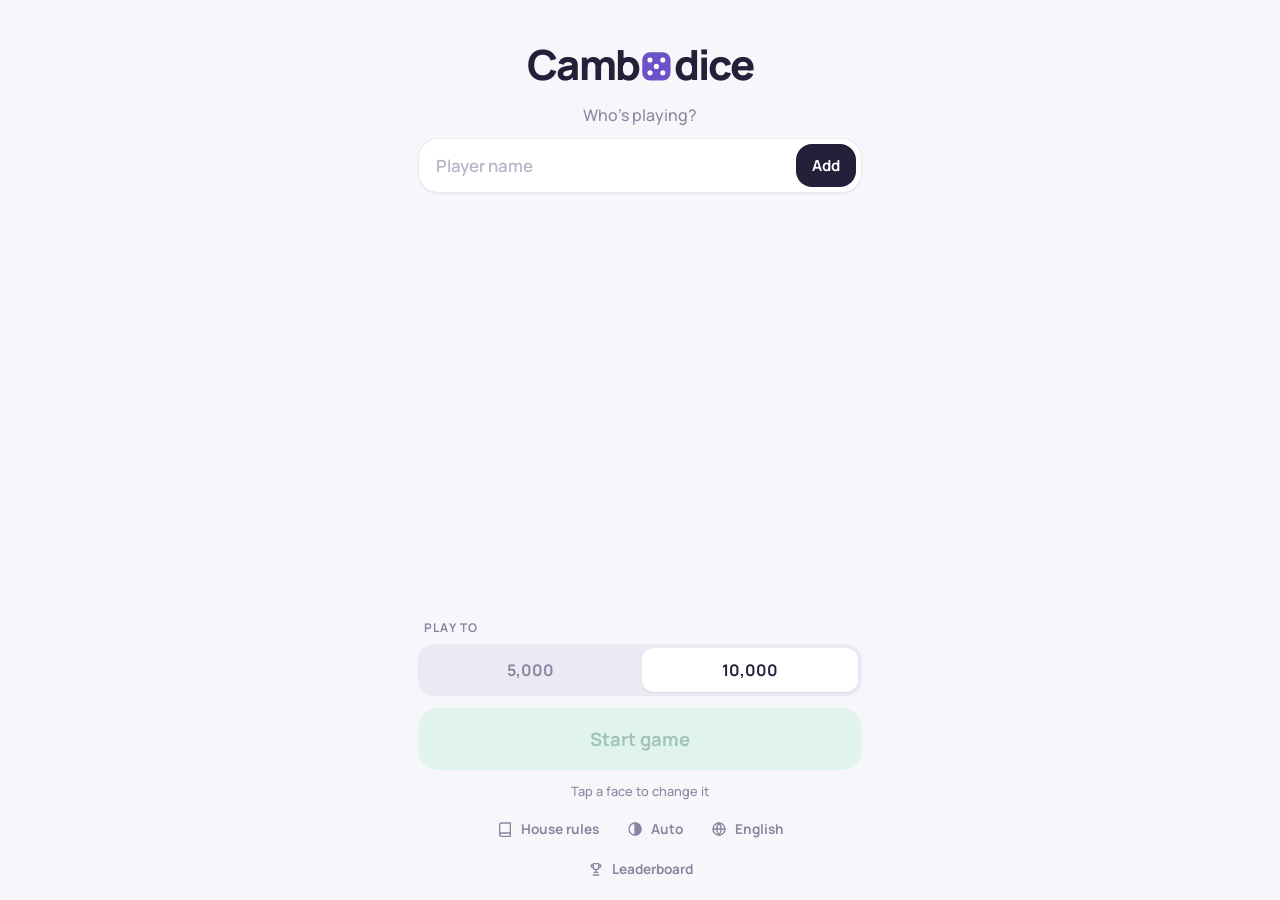
==== index.html @ b92aaabf "Cambodice: dice score keeper web app Phone score keeper for a 5-dice Farkle-style game: players with" ====
<!DOCTYPE html>
<html lang="en">
<head>
  <meta charset="UTF-8" />
  <!-- viewport-fit=cover lets the app use the whole iPhone screen, notch included -->
  <meta name="viewport" content="width=device-width, initial-scale=1, viewport-fit=cover, user-scalable=no" />
  <title>Cambodice</title>

  <!-- These lines make "Add to Home Screen" on iPhone feel like a real app -->
  <link rel="manifest" href="manifest.json" />
  <link rel="apple-touch-icon" href="icons/icon-180.png" />
  <meta name="apple-mobile-web-app-capable" content="yes" />
  <meta name="mobile-web-app-capable" content="yes" />
  <meta name="apple-mobile-web-app-status-bar-style" content="default" />
  <meta name="color-scheme" content="light dark" />
  <meta name="apple-mobile-web-app-title" content="Cambodice" />
  <meta name="theme-color" content="#fdf6f0" />

  <link rel="stylesheet" href="style.css" />
</head>
<body>

  <!-- ============ SCREEN 1: SETUP (add players) ============ -->
  <section id="setup" class="screen">
    <h1 class="logo" aria-label="Cambodice">Camb<i class="logo-die"></i>dice</h1>
    <p class="subtitle" data-t="whosPlaying"></p>

    <form id="add-player-form" class="add-player">
      <input id="player-name" type="text" data-tp="playerName" maxlength="14" autocomplete="off" />
      <button type="submit" class="btn btn-small" data-t="add"></button>
    </form>

    <!-- Regulars: one tap to add someone who's played before -->
    <div class="regulars" id="regulars"></div>

    <ul id="setup-list" class="setup-list"></ul>
    <div class="spacer"></div>

    <!-- Game length -->
    <div class="section-label" data-t="playTo"></div>
    <div class="target-pick" id="target-pick">
      <button class="btn seg" data-target="5000">5,000</button>
      <button class="btn seg" data-target="10000">10,000</button>
    </div>

    <button id="start-btn" class="btn btn-big btn-go" disabled data-t="startGame"></button>
    <p class="rules-note" id="rules-note"></p>
    <div class="footer-row">
      <button class="btn btn-ghost btn-tiny rules-open"><i data-icon="book" class="icon-sm"></i> <span data-t="houseRules"></span></button>
      <button class="btn btn-ghost btn-tiny theme-btn"></button>
      <button class="btn btn-ghost btn-tiny" id="lang-btn"></button>
    </div>
    <button class="btn btn-ghost btn-tiny" id="lb-open"><i data-icon="trophy" class="icon-sm"></i> <span data-t="leaderboard"></span></button>
  </section>

  <!-- ============ SCREEN 2: THE GAME ============ -->
  <section id="game" class="screen hidden">
    <!-- Everyone's total, current player highlighted -->
    <ul id="scoreboard" class="scoreboard"></ul>

    <div id="banner" class="banner hidden"></div>

    <!-- "Last turn: Sam +550" so everyone sees what just happened -->
    <div id="last-turn" class="last-turn hidden"></div>

    <!-- Whose turn + how many points they've got going this turn -->
    <div class="turn-card">
      <div class="turn-top">
        <div id="turn-avatar"></div>
        <div class="turn-name" id="turn-name"></div>
      </div>
      <div class="turn-points" id="turn-points">0</div>
      <div class="turn-hint" id="turn-hint"></div>
    </div>

    <!-- Quick-add buttons for the points you just set aside -->
    <div class="pad" id="pad">
      <button class="btn pad-btn" data-add="50">+50</button>
      <button class="btn pad-btn" data-add="100">+100</button>
      <button class="btn pad-btn" data-add="150">+150</button>
      <button class="btn pad-btn" data-add="200">+200</button>
      <button class="btn pad-btn" data-add="300">+300</button>
      <button class="btn pad-btn" data-add="400">+400</button>
      <button class="btn pad-btn" data-add="500">+500</button>
      <button class="btn pad-btn" data-add="600">+600</button>
      <button class="btn pad-btn big" data-add="1000">+1,000</button>
      <button class="btn pad-btn big" data-add="1500">+1,500</button>
      <button class="btn pad-btn big" data-add="2000">+2,000</button>
      <button class="btn pad-btn pad-other" id="other-btn" data-t="other"></button>
    </div>

    <div class="actions">
      <button id="undo-btn" class="btn btn-ghost" aria-label="Undo"><i data-icon="undo"></i></button>
      <button id="bust-btn" class="btn btn-bust" data-t="bust"></button>
      <button id="bank-btn" class="btn btn-bank" data-t="bank"></button>
    </div>

    <div class="footer-row">
      <button class="btn btn-ghost btn-tiny rules-open"><i data-icon="book" class="icon-sm"></i> <span data-t="rules"></span></button>
      <button id="sound-btn" class="btn btn-ghost btn-tiny"></button>
      <button class="btn btn-ghost btn-tiny theme-btn icon-only"></button>
      <button id="menu-btn" class="btn btn-ghost btn-tiny"><i data-icon="flag" class="icon-sm"></i> <span data-t="endGame"></span></button>
    </div>
  </section>

  <!-- ============ SCREEN 3: WINNER ============ -->
  <section id="winner" class="screen hidden">
    <canvas id="confetti"></canvas>
    <div class="winner-eyebrow" data-t="winner"></div>
    <h1 class="winner-name" id="winner-name"></h1>
    <div class="podium" id="podium"></div>
    <ul id="final-list" class="scoreboard final"></ul>
    <div class="shot-note hidden" id="shot-note"></div>
    <div id="awards-wrap" class="hidden">
      <div class="section-label" data-t="awards"></div>
      <ul class="awards" id="awards"></ul>
    </div>
    <button id="rematch-btn" class="btn btn-big btn-go" data-t="rematch"></button>
    <button id="new-players-btn" class="btn btn-ghost" data-t="newPlayers"></button>
  </section>

  <!-- ============ POP-UP ONE-LINERS ============ -->
  <div id="toast" class="toast"></div>

  <!-- ============ ALL-TIME LEADERBOARD ============ -->
  <section id="leaderboard" class="rules-sheet hidden">
    <div class="rules-inner">
      <div class="rules-head">
        <h1 data-t="leaderboard"></h1>
        <button id="lb-close" class="btn btn-small" data-t="done"></button>
      </div>
      <ol class="sc-list lb-list" id="lb-list"></ol>
      <button class="btn btn-ghost btn-tiny lb-reset" id="lb-reset" data-t="lbReset"></button>
    </div>
  </section>

  <!-- ============ AVATAR PICKER ============ -->
  <section id="picker" class="rules-sheet hidden">
    <div class="rules-inner">
      <div class="rules-head">
        <h1 id="picker-title" class="picker-title"></h1>
        <button id="picker-close" class="btn btn-small" data-t="cancel"></button>
      </div>
      <!-- A file input styled as a button. On iPhone it offers Camera or Photo Library. -->
      <label class="btn btn-go photo-btn">
        <i data-icon="camera"></i> <span data-t="photo"></span>
        <input id="photo-input" type="file" accept="image/*" hidden />
      </label>
      <div class="section-label" data-t="characters"></div>
      <div class="emoji-grid char-grid" id="char-grid"></div>
      <div class="section-label" data-t="emoji"></div>
      <div class="emoji-grid" id="emoji-grid"></div>
    </div>
  </section>

  <!-- ============ SCORE CHECK POPUP (tap anywhere to close) ============ -->
  <section id="score-check" class="score-check hidden">
    <div class="sc-card">
      <div class="sc-eyebrow" id="sc-eyebrow"></div>
      <div class="sc-title" id="sc-title"></div>
      <div class="sc-sub" id="sc-sub"></div>
      <ol class="sc-list" id="sc-list"></ol>
      <div class="sc-tap" data-t="tapToPlay"></div>
    </div>
  </section>

  <!-- ============ NUMBER PAD (for "Other…") ============ -->
  <section id="numpad" class="sheet-backdrop hidden">
    <div class="sheet">
      <div class="sheet-title" data-t="addPoints"></div>
      <div class="numpad-display" id="numpad-display">0</div>
      <div class="numpad-hint" id="numpad-hint"></div>
      <div class="numpad-keys" id="numpad-keys">
        <button class="btn key" data-key="1">1</button>
        <button class="btn key" data-key="2">2</button>
        <button class="btn key" data-key="3">3</button>
        <button class="btn key" data-key="4">4</button>
        <button class="btn key" data-key="5">5</button>
        <button class="btn key" data-key="6">6</button>
        <button class="btn key" data-key="7">7</button>
        <button class="btn key" data-key="8">8</button>
        <button class="btn key" data-key="9">9</button>
        <button class="btn key key-soft" data-key="00">00</button>
        <button class="btn key" data-key="0">0</button>
        <button class="btn key key-soft" data-key="back" aria-label="Delete"><i data-icon="back"></i></button>
      </div>
      <div class="sheet-actions">
        <button class="btn btn-ghost" id="numpad-cancel" data-t="cancel"></button>
        <button class="btn btn-go" id="numpad-add" disabled data-t="add"></button>
      </div>
    </div>
  </section>

  <!-- ============ CONFIRM BOX (our own, instead of the iPhone popup) ============ -->
  <section id="confirm" class="sheet-backdrop hidden">
    <div class="sheet">
      <div class="sheet-title" id="confirm-title"></div>
      <p class="confirm-text" id="confirm-text"></p>
      <div class="sheet-actions">
        <button class="btn btn-ghost" id="confirm-no" data-t="cancel"></button>
        <button class="btn btn-bust" id="confirm-yes">Yes</button>
      </div>
    </div>
  </section>

  <!-- ============ RULES (slides up over whatever screen you're on) ============ -->
  <section id="rules" class="rules-sheet hidden">
    <div class="rules-inner">
      <div class="rules-head">
        <h1 data-t="houseRules"></h1>
        <button id="rules-close" class="btn btn-small" data-t="done"></button>
      </div>
      <div id="rules-body"></div>
    </div>
  </section>

  <!-- Order matters: rules first, then the app that uses them -->
  <script src="icons.js"></script>
  <script src="sounds.js"></script>
  <script src="lang.js"></script>
  <script src="rules.js"></script>
  <script src="app.js"></script>
</body>
</html>
---- style.css ----
/* style.css — Cambodice, "clean modern" look
   ---------------------------------------------------------------
   Colours, font and sizes are defined ONCE here as variables.
   Change one and it changes everywhere.
   Design idea: mostly white and calm, with pastel colour used only
   where it means something (mint = bank, blush = bust,
   lavender = whose turn, butter = leader).
   --------------------------------------------------------------- */

/* The font lives inside the app (fonts/ folder) so it works offline. */
@font-face { font-family: "Manrope"; font-weight: 500; font-display: swap; src: url("fonts/manrope-500.woff2") format("woff2"); }
@font-face { font-family: "Manrope"; font-weight: 600; font-display: swap; src: url("fonts/manrope-600.woff2") format("woff2"); }
@font-face { font-family: "Manrope"; font-weight: 700; font-display: swap; src: url("fonts/manrope-700.woff2") format("woff2"); }
@font-face { font-family: "Manrope"; font-weight: 800; font-display: swap; src: url("fonts/manrope-800.woff2") format("woff2"); }

:root {
  --bg: #f7f6fb;          /* off-white with a hint of lavender */
  --card: #ffffff;
  --line: #ebe8f3;        /* hairline borders */
  --text: #24203a;        /* near-black plum */
  --muted: #8b86a0;
  --faint: #b9b5c8;

  --lavender: #e6defc;    /* whose turn */
  --lavender-ink: #6a52c9;
  --mint: #bff0da;        /* bank / go */
  --mint-ink: #1f7a55;
  --blush: #ffd9df;       /* bust */
  --blush-ink: #c43d5b;
  --butter: #fff0b8;      /* leader / winner */
  --butter-ink: #9a7300;

  --tint: #f6f3ff;        /* very pale lavender: current player row */
  --tint-2: #f1eefa;      /* avatar circles, big point buttons */
  --gold-tint: #fff9e0;
  --seg-bg: #ece9f4;
  --grab: #dcd8e6;
  --silver: #eceef6; --silver-ink: #7c8299;
  --bronze: #fde6d6; --bronze-ink: #b5683a;
  color-scheme: light;

  --shadow-sm: 0 1px 2px #24203a0d, 0 1px 1px #24203a08;
  --shadow: 0 6px 24px #24203a14, 0 1px 3px #24203a0d;
  --radius: 16px;
  --radius-lg: 24px;
}

/* ---------- Night mode ----------
   Same variable names, darker values. It switches on when the phone
   is in dark mode (unless you chose Light), or when you choose Dark. */
@media (prefers-color-scheme: dark) {
  :root:not([data-theme="light"]) {
  --bg: #14121d;
  --card: #1e1b2b;
  --line: #2d2940;
  --text: #f2f0fa;
  --muted: #9b96b2;
  --faint: #5f5a78;
  --lavender: #3a3164;
  --lavender-ink: #b9a7ff;
  --mint: #1d4a3a;
  --mint-ink: #8ee6c0;
  --blush: #4d2531;
  --blush-ink: #ffa3b5;
  --butter: #463a14;
  --butter-ink: #ffd866;
  --tint: #27223f;
  --tint-2: #2a2540;
  --gold-tint: #2e2914;
  --seg-bg: #1a1726;
  --grab: #3a3550;
  --silver: #2b2d3a; --silver-ink: #b5b9cc;
  --bronze: #3d2a20; --bronze-ink: #f0a77a;
  --shadow-sm: 0 1px 2px #0006;
  --shadow: 0 8px 28px #0008;
  color-scheme: dark;
  }
}
:root[data-theme="dark"] {
  --bg: #14121d;
  --card: #1e1b2b;
  --line: #2d2940;
  --text: #f2f0fa;
  --muted: #9b96b2;
  --faint: #5f5a78;
  --lavender: #3a3164;
  --lavender-ink: #b9a7ff;
  --mint: #1d4a3a;
  --mint-ink: #8ee6c0;
  --blush: #4d2531;
  --blush-ink: #ffa3b5;
  --butter: #463a14;
  --butter-ink: #ffd866;
  --tint: #27223f;
  --tint-2: #2a2540;
  --gold-tint: #2e2914;
  --seg-bg: #1a1726;
  --grab: #3a3550;
  --silver: #2b2d3a; --silver-ink: #b5b9cc;
  --bronze: #3d2a20; --bronze-ink: #f0a77a;
  --shadow-sm: 0 1px 2px #0006;
  --shadow: 0 8px 28px #0008;
  color-scheme: dark;
}

* { box-sizing: border-box; -webkit-tap-highlight-color: transparent; }

html, body {
  margin: 0;
  background: var(--bg);
  color: var(--text);
  font-family: "Manrope", -apple-system, BlinkMacSystemFont, "Segoe UI", Roboto, sans-serif;
  font-weight: 600;
  min-height: 100%;
  overscroll-behavior: none;     /* stop the page bouncing like a website */
  user-select: none;
  -webkit-user-select: none;
  -webkit-font-smoothing: antialiased;
}

/* Every number lines up neatly (all digits the same width) */
.num { font-variant-numeric: tabular-nums; letter-spacing: -0.02em; }

/* Each "screen" fills the phone. env(safe-area-inset-*) keeps things
   clear of the notch and home bar. */
.screen {
  max-width: 480px;
  margin: 0 auto;
  min-height: 100dvh;
  padding: calc(env(safe-area-inset-top) + 14px) 18px calc(env(safe-area-inset-bottom) + 14px);
  display: flex;
  flex-direction: column;
  gap: 12px;
}
.hidden { display: none !important; }

/* Icons are tiny SVG drawings that take the text colour */
.icon { width: 20px; height: 20px; flex-shrink: 0; }
.icon-sm { width: 16px; height: 16px; }

/* ---------- Buttons ---------- */
.btn {
  font: inherit;
  font-weight: 700;
  border: 0;
  border-radius: var(--radius);
  padding: 14px;
  color: var(--text);
  background: var(--card);
  box-shadow: var(--shadow-sm), inset 0 0 0 1px var(--line);
  cursor: pointer;
  display: inline-flex; align-items: center; justify-content: center; gap: 8px;
  transition: transform 0.1s ease, background 0.2s, opacity 0.2s;
}
.btn:active { transform: scale(0.96); }
.btn:disabled { opacity: 0.4; }
.btn-big { font-size: 1.15rem; padding: 18px; border-radius: 20px; }
.btn-small { padding: 9px 16px; font-size: 0.95rem; }
.btn-ghost { background: transparent; box-shadow: none; color: var(--muted); }
.btn-go, .btn-bank { background: var(--mint); color: var(--mint-ink); box-shadow: none; }
.btn-bust { background: var(--blush); color: var(--blush-ink); box-shadow: none; }

/* ---------- Setup screen ---------- */
.logo {
  display: flex; align-items: center; justify-content: center;
  font-size: 2.6rem; font-weight: 800; letter-spacing: -0.04em;
  margin: 22px 0 0;
}
.logo .die {           /* the die that stands in for the "o" */
  width: 0.74em; height: 0.74em; margin: 0.12em 0.04em 0;
}
.subtitle { text-align: center; color: var(--muted); margin: 0; font-weight: 500; }

.add-player {
  display: flex; gap: 6px; padding: 6px;
  background: var(--card); border-radius: 20px; box-shadow: var(--shadow-sm), inset 0 0 0 1px var(--line);
}
.add-player input {
  flex: 1; min-width: 0;
  font: inherit; font-size: 1.05rem; font-weight: 600;
  padding: 10px 12px;
  border: 0; outline: 0; background: transparent; color: var(--text);
  user-select: text; -webkit-user-select: text;
}
.add-player input::placeholder { color: var(--faint); }
.add-player .btn { box-shadow: none; background: var(--text); color: var(--card); }

.setup-list {
  list-style: none; padding: 0; margin: 0;
  display: flex; flex-direction: column;
  background: var(--card); border-radius: var(--radius-lg); box-shadow: var(--shadow-sm), inset 0 0 0 1px var(--line);
  overflow: hidden;
}
.setup-list:empty { display: none; }
.setup-list li {
  display: flex; align-items: center; gap: 12px;
  padding: 10px 12px; font-size: 1.05rem;
  border-bottom: 1px solid var(--line);
  background: var(--card);
  transition: background 0.15s;
}
.setup-list li:last-child { border-bottom: 0; }
.setup-list li.dragging { background: var(--tint); }
.drag-handle { color: var(--faint); touch-action: none; cursor: grab; padding: 6px 0; display: flex; }
.setup-name { flex: 1; }
.setup-list .remove { background: none; border: 0; color: var(--faint); cursor: pointer; padding: 6px; display: flex; }
.spacer { flex: 1; }

.section-label { font-size: 0.75rem; color: var(--muted); text-transform: uppercase; letter-spacing: 0.1em; margin: 6px 6px -4px; font-weight: 700; }
.target-pick {
  display: grid; grid-template-columns: 1fr 1fr; gap: 4px; padding: 4px;
  background: var(--seg-bg); border-radius: 16px;
}
.seg { background: transparent; box-shadow: none; color: var(--muted); padding: 11px; border-radius: 12px; }
.seg.on { background: var(--card); color: var(--text); box-shadow: var(--shadow-sm); }
.rules-note { color: var(--muted); font-size: 0.8rem; text-align: center; margin: 0; font-weight: 500; }

/* ---------- Scoreboard ---------- */
.scoreboard {
  list-style: none; padding: 0; margin: 0;
  background: var(--card); border-radius: var(--radius-lg);
  box-shadow: var(--shadow-sm), inset 0 0 0 1px var(--line);
  overflow: hidden;
}
.scoreboard li {
  display: grid;
  grid-template-columns: auto 1fr auto;
  column-gap: 10px;
  align-items: center;
  padding: 8px 14px;
  border-bottom: 1px solid var(--line);
  position: relative;
  transition: background 0.3s;
}
.scoreboard li:last-child { border-bottom: 0; }
.scoreboard li.current { background: var(--tint); }
.scoreboard li.current::before {  /* little lavender bar on the left = "your turn" */
  content: ""; position: absolute; left: 0; top: 8px; bottom: 8px; width: 4px;
  border-radius: 0 4px 4px 0; background: var(--lavender-ink);
}
.scoreboard .name { font-weight: 700; white-space: nowrap; overflow: hidden; text-overflow: ellipsis; }
.scoreboard .score { font-weight: 800; font-size: 1.1rem; }
.scoreboard .tag { font-size: 0.7rem; color: var(--faint); margin-left: 6px; font-weight: 600; }
.scoreboard li.leader .score { color: var(--butter-ink); }
.scoreboard .bar {
  grid-column: 2 / -1;
  height: 3px; border-radius: 3px; margin-top: 5px;
  background: var(--line); overflow: hidden;
}
.scoreboard .bar i { display: block; height: 100%; background: var(--lavender-ink); opacity: 0.5; border-radius: 3px; transition: width 0.6s cubic-bezier(.2,.8,.2,1); }
.scoreboard li.leader .bar i { background: #e8b923; opacity: 0.8; }
.scoreboard li.bumped { animation: bump 0.8s ease; }
@keyframes bump { 25% { background: var(--mint); } }

.banner {
  background: var(--butter); color: var(--butter-ink); font-weight: 800; font-size: 0.95rem;
  text-align: center; border-radius: 14px; padding: 9px;
}
.last-turn {
  display: flex; align-items: center; gap: 7px;
  font-size: 0.85rem; color: var(--muted); font-weight: 600;
  padding: 0 6px;
}
.last-turn b { color: var(--text); }
.lt-label { text-transform: uppercase; letter-spacing: 0.1em; font-size: 0.68rem; color: var(--faint); font-weight: 800; margin-right: 2px; }
.lt-bank { color: var(--mint-ink); font-weight: 800; }
.lt-bust { color: var(--blush-ink); font-weight: 800; }

/* ---------- Current turn ---------- */
.turn-card {
  background: var(--card);
  border-radius: var(--radius-lg);
  box-shadow: var(--shadow);
  padding: 14px 16px 12px;
  text-align: center;
}
.turn-top { display: flex; align-items: center; justify-content: center; gap: 10px; }
.turn-name { color: var(--lavender-ink); font-weight: 800; font-size: 1.05rem; }
.turn-points {
  font-size: 3.6rem; font-weight: 800; line-height: 1.1; margin-top: 2px;
  letter-spacing: -0.04em; font-variant-numeric: tabular-nums;
}
.turn-points.zero { color: var(--faint); }
.turn-hint { color: var(--muted); font-size: 0.85rem; min-height: 1.3em; font-weight: 600; }
.turn-hint.warn { color: var(--blush-ink); }
.turn-hint.good { color: var(--mint-ink); }
.turn-card.shake { animation: shake 0.5s; }
@keyframes shake {
  15% { transform: translateX(-10px) rotate(-1deg); background: var(--blush); }
  35% { transform: translateX(8px) rotate(1deg); background: var(--blush); }
  55% { transform: translateX(-5px); }
  75% { transform: translateX(3px); }
}

/* ---------- Points pad ---------- */
/* Small amounts are quiet white keys; big amounts are a touch bolder. */
.pad { display: grid; grid-template-columns: repeat(4, 1fr); gap: 7px; }
.pad-btn { padding: 13px 0; font-size: 1rem; border-radius: 14px; font-variant-numeric: tabular-nums; }
.pad-btn.big { background: var(--tint-2); box-shadow: none; color: var(--lavender-ink); font-weight: 800; }
.pad-other { color: var(--muted); }

.actions { display: grid; grid-template-columns: 0.9fr 1.1fr 1.7fr; gap: 8px; margin-top: auto; }
.actions .btn { padding: 17px 0; font-size: 1.1rem; border-radius: 18px; }
.actions .btn-ghost { box-shadow: inset 0 0 0 1px var(--line); }

.footer-row { display: flex; justify-content: center; gap: 4px; }
.btn-tiny { font-size: 0.85rem; padding: 8px 12px; color: var(--muted); font-weight: 700; }

/* little "pop" when the turn points change */
@keyframes pop { 40% { transform: scale(1.08); } }
.pop { animation: pop 0.22s ease; }

/* ---------- Avatars (emoji OR photo, same round frame) ---------- */
.avatar {
  display: inline-flex; align-items: center; justify-content: center;
  border-radius: 50%;
  background: var(--tint-2);
  overflow: hidden;
  flex-shrink: 0;
  line-height: 1;
}
.avatar img { width: 100%; height: 100%; object-fit: cover; }
.avatar-xs { width: 22px; height: 22px; font-size: 0.85rem; }
.avatar-sm { width: 30px; height: 30px; font-size: 1.1rem; }
.avatar-md { width: 42px; height: 42px; font-size: 1.5rem; }
.avatar-lg { width: 40px; height: 40px; font-size: 1.4rem; box-shadow: 0 0 0 2px var(--card), 0 0 0 4px var(--lavender); }
.avatar-xl { width: 96px; height: 96px; font-size: 3.4rem; box-shadow: 0 0 0 4px var(--card), 0 0 0 7px #f3d670; }

.avatar-btn { background: none; border: 0; padding: 0; cursor: pointer; position: relative; display: flex; }
.avatar-btn::after { /* small dot = "you can tap me" */
  content: ""; position: absolute; right: -1px; bottom: -1px;
  width: 12px; height: 12px; border-radius: 50%;
  background: var(--lavender-ink); box-shadow: 0 0 0 2px var(--card);
}

/* ---------- Full-screen sheets (rules, avatar picker) ---------- */
.rules-sheet {
  position: fixed; inset: 0;
  background: var(--bg);
  overflow-y: auto;
  z-index: 10;
  animation: slideUp 0.3s cubic-bezier(.2,.8,.2,1);
}
@keyframes slideUp { from { transform: translateY(30px); opacity: 0; } }
.rules-inner {
  max-width: 480px; margin: 0 auto;
  padding: calc(env(safe-area-inset-top) + 12px) 18px calc(env(safe-area-inset-bottom) + 24px);
}
.rules-head {
  display: flex; align-items: center; justify-content: space-between;
  position: sticky; top: 0; background: var(--bg); padding: 8px 0 10px; z-index: 1;
}
.rules-head h1 { margin: 0; font-size: 1.6rem; font-weight: 800; letter-spacing: -0.03em; }
#rules-body h2 { font-size: 0.75rem; color: var(--muted); text-transform: uppercase; letter-spacing: 0.1em; margin: 22px 6px 8px; }
.rules-table {
  width: 100%; border-collapse: collapse;
  background: var(--card); border-radius: var(--radius-lg); overflow: hidden;
  box-shadow: var(--shadow-sm), 0 0 0 1px var(--line);
}
.rules-table td { padding: 11px 14px; border-bottom: 1px solid var(--line); }
.rules-table tr:last-child td { border-bottom: 0; }
.rules-table td:last-child { text-align: right; font-weight: 800; font-variant-numeric: tabular-nums; }
.rules-eg { color: var(--muted); font-size: 0.85rem; margin: 10px 6px; font-weight: 500; }
.rules-list {
  list-style: none; padding: 4px 16px; margin: 0; line-height: 1.5; font-weight: 500;
  background: var(--card); border-radius: var(--radius-lg); box-shadow: var(--shadow-sm), 0 0 0 1px var(--line);
}
.rules-list li { padding: 10px 0; border-bottom: 1px solid var(--line); }
.rules-list li:last-child { border-bottom: 0; }
.rules-list b { font-weight: 800; }

.picker-title { font-size: 1.25rem !important; }
.photo-btn { display: flex; margin: 10px 0 18px; width: 100%; }
.emoji-grid { display: grid; grid-template-columns: repeat(6, 1fr); gap: 8px; }
.emoji {
  font-size: 1.7rem; aspect-ratio: 1; border-radius: 14px; padding: 0;
  background: var(--card); border: 0; cursor: pointer;
  box-shadow: var(--shadow-sm), inset 0 0 0 1px var(--line);
}
.emoji.on { box-shadow: inset 0 0 0 2px var(--lavender-ink); background: var(--tint); }

/* ---------- Bottom sheets (number pad, confirm) ---------- */
.sheet-backdrop {
  position: fixed; inset: 0; z-index: 30;
  background: #24203a40;
  backdrop-filter: blur(4px); -webkit-backdrop-filter: blur(4px);
  display: flex; align-items: flex-end; justify-content: center;
  animation: fadeIn 0.2s;
}
.sheet {
  width: 100%; max-width: 480px;
  background: var(--bg);
  border-radius: 28px 28px 0 0;
  padding: 10px 18px calc(env(safe-area-inset-bottom) + 18px);
  animation: sheetUp 0.32s cubic-bezier(.2,.9,.2,1);
}
.sheet::before { /* the little grab bar at the top of iOS sheets */
  content: ""; display: block; width: 40px; height: 5px; border-radius: 3px;
  background: var(--grab); margin: 0 auto 14px;
}
@keyframes sheetUp { from { transform: translateY(100%); } }
.sheet-title { font-size: 1.15rem; font-weight: 800; text-align: center; }
.sheet-actions { display: grid; grid-template-columns: 1fr 1.4fr; gap: 8px; margin-top: 16px; }
.sheet-actions .btn { padding: 16px; }
.sheet-actions .btn-ghost { box-shadow: inset 0 0 0 1px var(--line); }
.confirm-text { text-align: center; color: var(--muted); font-weight: 500; margin: 8px 0 0; }

.numpad-display { text-align: center; font-size: 3rem; font-weight: 800; margin-top: 6px; letter-spacing: -0.03em; font-variant-numeric: tabular-nums; }
.numpad-hint { text-align: center; color: var(--muted); font-size: 0.85rem; min-height: 1.3em; font-weight: 500; }
.numpad-hint.warn { color: var(--blush-ink); }
.numpad-keys { display: grid; grid-template-columns: repeat(3, 1fr); gap: 8px; margin-top: 14px; }
.key { font-size: 1.4rem; padding: 14px 0; }
.key-soft { background: transparent; box-shadow: none; color: var(--muted); }

/* ---------- Score check popup ---------- */
.score-check {
  position: fixed; inset: 0; z-index: 20;
  background: #24203a59;
  backdrop-filter: blur(8px); -webkit-backdrop-filter: blur(8px);
  display: grid; place-items: center;
  padding: 18px;
  animation: fadeIn 0.2s;
}
@keyframes fadeIn { from { opacity: 0; } }
.sc-card {
  width: 100%; max-width: 420px;
  background: var(--card);
  border-radius: 28px;
  box-shadow: 0 20px 60px #24203a40;
  padding: 22px 16px 16px;
  animation: zoomIn 0.4s cubic-bezier(.2,1.4,.4,1);
}
@keyframes zoomIn { from { transform: scale(0.85); opacity: 0; } }
.sc-eyebrow { text-align: center; font-size: 0.72rem; color: var(--lavender-ink); text-transform: uppercase; letter-spacing: 0.14em; font-weight: 800; }
.sc-title { text-align: center; font-size: 1.6rem; font-weight: 800; letter-spacing: -0.03em; margin-top: 4px; }
.sc-sub { text-align: center; color: var(--muted); margin: 2px 0 16px; font-weight: 500; }
.sc-list { list-style: none; padding: 0; margin: 0; display: flex; flex-direction: column; }
.sc-list li { display: flex; align-items: center; gap: 10px; padding: 9px 10px; border-bottom: 1px solid var(--line); }
.sc-list li:last-child { border-bottom: 0; }
.sc-list li:first-child { background: var(--gold-tint); border-radius: 14px; border-bottom-color: transparent; margin-bottom: 2px; }
.sc-rank { width: 16px; color: var(--faint); font-weight: 800; text-align: center; }
.sc-list .name { flex: 1; font-weight: 700; }
.sc-score { text-align: right; display: flex; flex-direction: column; }
.sc-score b { font-size: 1.15rem; font-weight: 800; font-variant-numeric: tabular-nums; }
.sc-score small { color: var(--muted); font-size: 0.75rem; font-variant-numeric: tabular-nums; }
.sc-list li:first-child .sc-score small { color: var(--butter-ink); }
.sc-tap { text-align: center; color: var(--faint); font-size: 0.8rem; margin-top: 14px; font-weight: 600; }

/* ---------- Winner + podium ---------- */
#winner { gap: 14px; }
.winner-eyebrow { text-align: center; color: var(--butter-ink); text-transform: uppercase; letter-spacing: 0.14em; font-size: 0.75rem; font-weight: 800; margin-top: 18px; }
.winner-name { text-align: center; font-size: 2.3rem; font-weight: 800; letter-spacing: -0.04em; margin: -8px 0 0; }
.podium { display: flex; align-items: flex-end; justify-content: center; gap: 8px; margin-top: 6px; }
.step { flex: 1; max-width: 130px; display: flex; flex-direction: column; align-items: center; gap: 3px; }
.step .avatar-lg { width: 64px; height: 64px; font-size: 2.3rem; }
.step-name { font-weight: 800; text-align: center; overflow: hidden; text-overflow: ellipsis; max-width: 100%; white-space: nowrap; }
.step-score { color: var(--muted); font-variant-numeric: tabular-nums; font-size: 0.85rem; }
.step-block {
  width: 100%; margin-top: 8px;
  border-radius: 16px 16px 4px 4px;
  display: flex; justify-content: center; padding-top: 12px;
  font-size: 1.6rem; font-weight: 800;
  transform-origin: bottom;
  animation: rise 0.7s cubic-bezier(.2,.9,.2,1) both;
}
@keyframes rise { from { transform: scaleY(0); } }
.step-1 .step-block { height: 120px; background: var(--butter); color: var(--butter-ink); animation-delay: 0.5s; }
.step-2 .step-block { height: 88px; background: var(--silver); color: var(--silver-ink); animation-delay: 0.25s; }
.step-3 .step-block { height: 64px; background: var(--bronze); color: var(--bronze-ink); }
.scoreboard.final:empty { display: none; }

.shot-note {
  display: flex; align-items: center; gap: 12px;
  background: var(--blush); color: var(--blush-ink);
  border-radius: 20px; padding: 14px 16px;
  font-size: 1rem; font-weight: 700;
}
.shot-note b { font-weight: 800; }
.shot-faces { display: flex; }
.shot-faces .avatar { box-shadow: 0 0 0 2px var(--blush); }
.shot-faces .avatar + .avatar { margin-left: -12px; }
#winner .btn-go { margin-top: auto; }

/* Confetti layer on the winner screen */
#confetti { position: fixed; inset: 0; width: 100%; height: 100%; pointer-events: none; z-index: 5; }

/* Keep the points pad and buttons together at the bottom, near your thumb.
   Any spare height goes between the turn card and the pad. */
#game .pad { margin-top: auto; }
#game .actions { margin-top: 0; }

/* Character avatars in the picker */
.char-grid { grid-template-columns: repeat(4, 1fr); gap: 10px; margin-bottom: 18px; }
.emoji.char { border-radius: 50%; background: var(--tint-2); overflow: hidden; }
.emoji.char img { width: 100%; height: 100%; object-fit: cover; display: block; }
#picker .section-label { margin: 4px 6px 10px; }

/* Smooth fade when switching light/dark */
body, .card, .btn, .scoreboard, .turn-card { transition: background-color 0.3s, color 0.3s; }

/* ---------- Pop-up one-liners ---------- */
.toast {
  position: fixed; left: 50%; top: calc(env(safe-area-inset-top) + 12px); z-index: 40;
  transform: translate(-50%, -150%);
  max-width: min(440px, calc(100% - 32px)); width: max-content;
  background: var(--text); color: var(--card);
  padding: 12px 18px; border-radius: 18px;
  font-weight: 800; text-align: center; font-size: 0.98rem;
  box-shadow: 0 10px 30px #24203a40;
  transition: transform 0.45s cubic-bezier(.2,1.4,.4,1), opacity 0.3s;
  pointer-events: none;
  opacity: 0;            /* fully hidden when not showing (no stray shadow) */
}
.toast.show { transform: translate(-50%, 0); opacity: 1; }
.toast.bad { background: var(--blush); color: var(--blush-ink); }
.toast.good { background: var(--mint); color: var(--mint-ink); }
.toast.legend { background: linear-gradient(90deg, #ffe08a, #ffb1bd, #b9a7ff); color: #24203a; font-size: 1.1rem; }

/* streak badges next to names */
.scoreboard .streak { width: 20px; height: 20px; vertical-align: -4px; margin-left: 6px; }

/* ---------- Awards on the winner screen ---------- */
.awards {
  list-style: none; margin: 8px 0 0; padding: 4px 14px;
  background: var(--card); border-radius: var(--radius-lg); box-shadow: var(--shadow-sm), inset 0 0 0 1px var(--line);
}
.awards li { display: flex; align-items: center; gap: 12px; padding: 9px 0; border-bottom: 1px solid var(--line); }
.awards li:last-child { border-bottom: 0; }
.awards img { width: 44px; height: 44px; }
.awards b { display: block; font-weight: 800; }
.awards small { color: var(--muted); font-weight: 600; }
.shot-badge { width: 34px; height: 34px; flex-shrink: 0; }

/* ---------- Leaderboard ---------- */
#lb-open { align-self: center; margin-top: -6px; }
.lb-list { background: var(--card); border-radius: var(--radius-lg); padding: 6px; box-shadow: var(--shadow-sm), 0 0 0 1px var(--line); }
.lb-list .name small { display: block; color: var(--muted); font-size: 0.78rem; font-weight: 600; }
.lb-shots { display: flex; align-items: center; gap: 6px; }
.lb-shots b { color: var(--blush-ink); font-weight: 800; }
.lb-shots img { width: 24px; height: 24px; }
.lb-shots .btn { padding: 6px 10px; font-size: 0.8rem; }
.lb-empty { color: var(--muted); justify-content: center; font-weight: 500; }
.lb-reset { display: block; margin: 16px auto 0; }

/* Easter egg: the logo die spins */
.logo .die.roll { animation: roll 0.8s cubic-bezier(.2,.8,.2,1); }
@keyframes roll { to { transform: rotate(720deg) scale(1); } 50% { transform: rotate(360deg) scale(1.4); } }
#winner { overflow-y: auto; }

/* ---------- Regulars (tap to add) ---------- */
.regulars { display: flex; flex-wrap: wrap; gap: 6px; }
.regulars:empty { display: none; }
.chip {
  font: inherit; font-weight: 700; font-size: 0.9rem; color: var(--text);
  display: inline-flex; align-items: center; gap: 6px;
  padding: 4px 12px 4px 4px; border-radius: 999px; border: 0; cursor: pointer;
  background: var(--card); box-shadow: var(--shadow-sm), inset 0 0 0 1px var(--line);
}
.chip::after { content: "+"; color: var(--lavender-ink); font-weight: 800; margin-left: 2px; }
.chip:active { transform: scale(0.95); }
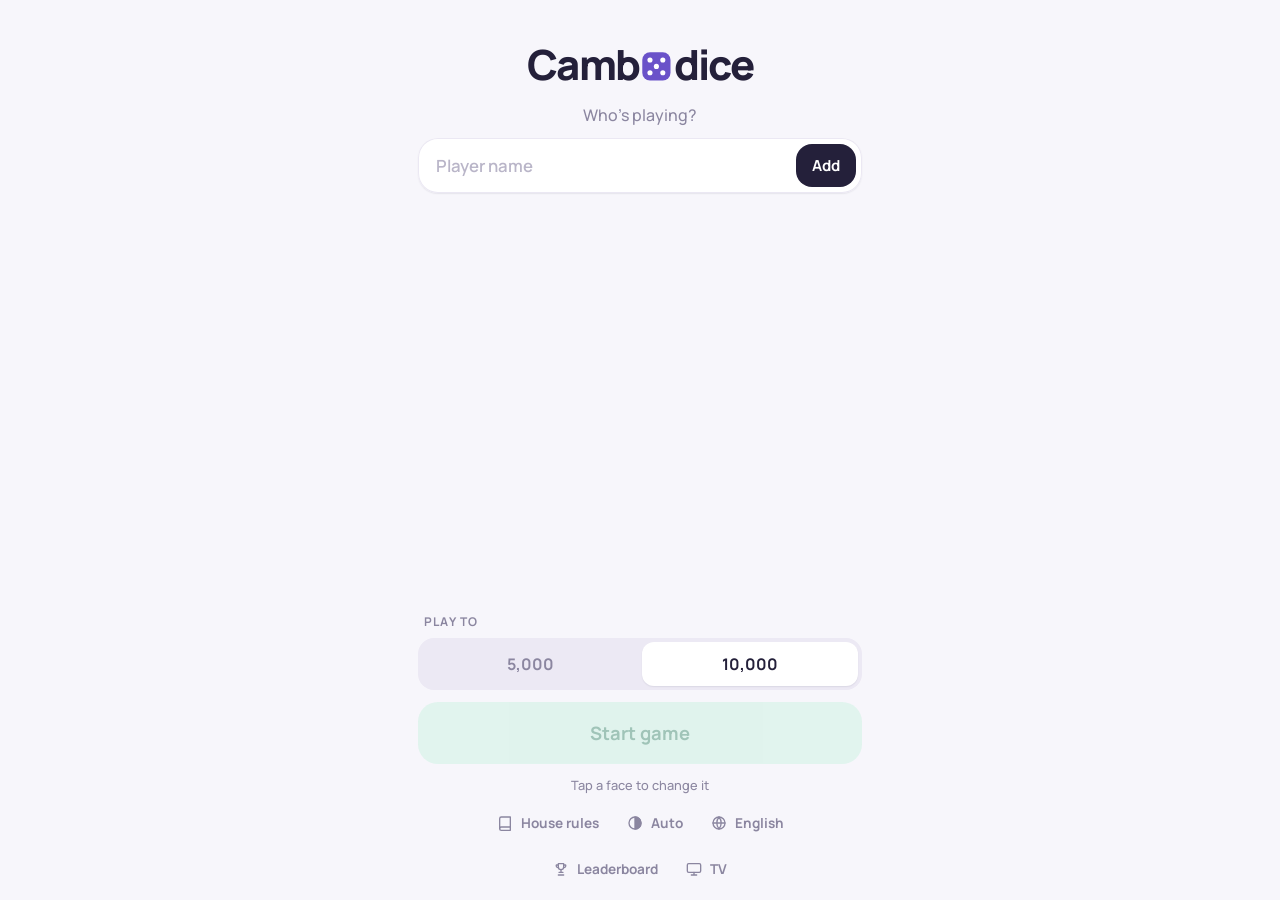
==== commit 7696fd63: "Add TV scoreboard: TV page with pairing code, phone sends live game to the TV Co-Authored-By: Claude" ====
--- a/index.html
+++ b/index.html
@@ -50,7 +50,10 @@
       <button class="btn btn-ghost btn-tiny theme-btn"></button>
       <button class="btn btn-ghost btn-tiny" id="lang-btn"></button>
     </div>
-    <button class="btn btn-ghost btn-tiny" id="lb-open"><i data-icon="trophy" class="icon-sm"></i> <span data-t="leaderboard"></span></button>
+    <div class="footer-row">
+      <button class="btn btn-ghost btn-tiny" id="lb-open"><i data-icon="trophy" class="icon-sm"></i> <span data-t="leaderboard"></span></button>
+      <button class="btn btn-ghost btn-tiny tv-btn"><i data-icon="tv" class="icon-sm"></i> <span data-t="tv"></span></button>
+    </div>
   </section>
 
   <!-- ============ SCREEN 2: THE GAME ============ -->
@@ -99,6 +102,7 @@
       <button class="btn btn-ghost btn-tiny rules-open"><i data-icon="book" class="icon-sm"></i> <span data-t="rules"></span></button>
       <button id="sound-btn" class="btn btn-ghost btn-tiny"></button>
       <button class="btn btn-ghost btn-tiny theme-btn icon-only"></button>
+      <button class="btn btn-ghost btn-tiny tv-btn icon-only" aria-label="TV"><i data-icon="tv" class="icon-sm"></i></button>
       <button id="menu-btn" class="btn btn-ghost btn-tiny"><i data-icon="flag" class="icon-sm"></i> <span data-t="endGame"></span></button>
     </div>
   </section>
@@ -203,6 +207,30 @@
     </div>
   </section>
 
+  <!-- ============ TV CONNECT (type the code the TV shows) ============ -->
+  <section id="tv-sheet" class="sheet-backdrop hidden">
+    <div class="sheet">
+      <div class="sheet-title" data-t="tvTitle"></div>
+      <div id="tv-off">
+        <p class="tv-step" data-t="tvStep1"></p>
+        <div class="tv-url" id="tv-url"></div>
+        <p class="tv-step" data-t="tvStep2"></p>
+        <input id="tv-code" class="tv-code" maxlength="4" autocomplete="off" autocapitalize="characters" spellcheck="false" placeholder="ABCD" />
+        <p class="tv-msg" id="tv-msg"></p>
+      </div>
+      <div id="tv-on" class="tv-on hidden">
+        <i data-icon="tv" class="tv-on-icon"></i>
+        <b id="tv-on-text"></b>
+        <p data-t="tvConnectedSub"></p>
+      </div>
+      <div class="sheet-actions">
+        <button class="btn btn-ghost" id="tv-close" data-t="done"></button>
+        <button class="btn btn-go" id="tv-go" data-t="tvConnect"></button>
+        <button class="btn btn-bust hidden" id="tv-disconnect" data-t="tvDisconnect"></button>
+      </div>
+    </div>
+  </section>
+
   <!-- ============ RULES (slides up over whatever screen you're on) ============ -->
   <section id="rules" class="rules-sheet hidden">
     <div class="rules-inner">
@@ -219,6 +247,9 @@
   <script src="sounds.js"></script>
   <script src="lang.js"></script>
   <script src="rules.js"></script>
+  <script src="lib/peerjs.min.js"></script>
+  <script src="net.js"></script>
+  <script src="tv-link.js"></script>
   <script src="app.js"></script>
 </body>
 </html>
--- a/style.css
+++ b/style.css
@@ -532,7 +532,7 @@
 .shot-badge { width: 34px; height: 34px; flex-shrink: 0; }
 
 /* ---------- Leaderboard ---------- */
-#lb-open { align-self: center; margin-top: -6px; }
+#lb-open { margin-top: 0; }
 .lb-list { background: var(--card); border-radius: var(--radius-lg); padding: 6px; box-shadow: var(--shadow-sm), 0 0 0 1px var(--line); }
 .lb-list .name small { display: block; color: var(--muted); font-size: 0.78rem; font-weight: 600; }
 .lb-shots { display: flex; align-items: center; gap: 6px; }
@@ -558,3 +558,30 @@
 }
 .chip::after { content: "+"; color: var(--lavender-ink); font-weight: 800; margin-left: 2px; }
 .chip:active { transform: scale(0.95); }
+
+/* ---------- TV connect ---------- */
+.tv-btn { position: relative; }
+.tv-btn.linked { color: var(--mint-ink); }
+.tv-btn.linked::after { /* little green dot = TV connected */
+  content: ""; position: absolute; top: 6px; right: 6px;
+  width: 7px; height: 7px; border-radius: 50%; background: #2fbf7f; box-shadow: 0 0 0 2px var(--bg);
+}
+.tv-step { color: var(--muted); font-weight: 600; font-size: 0.9rem; margin: 14px 4px 6px; }
+.tv-url {
+  background: var(--tint-2); color: var(--lavender-ink); border-radius: 12px;
+  padding: 10px 12px; font-weight: 800; text-align: center; user-select: all; -webkit-user-select: all;
+}
+.tv-code {
+  display: block; width: 100%; box-sizing: border-box;
+  font: inherit; font-size: 2.4rem; font-weight: 800; letter-spacing: 0.4em; text-align: center; text-indent: 0.4em;
+  padding: 10px; border-radius: 16px; border: 0; background: var(--card); color: var(--text);
+  box-shadow: inset 0 0 0 2px var(--line);
+}
+.tv-code:focus { outline: none; box-shadow: inset 0 0 0 2px var(--lavender-ink); }
+.tv-code::placeholder { color: var(--faint); opacity: 0.5; }
+.tv-msg { min-height: 1.2em; margin: 8px 4px 0; font-size: 0.85rem; font-weight: 600; color: var(--muted); text-align: center; }
+.tv-msg.warn { color: var(--blush-ink); }
+.tv-on { text-align: center; padding: 14px 6px 0; }
+.tv-on b { display: block; font-size: 1.1rem; margin-top: 6px; color: var(--mint-ink); }
+.tv-on p { color: var(--muted); font-weight: 500; margin: 6px 0 0; }
+.tv-on-icon { width: 54px; height: 54px; color: var(--mint-ink); }
